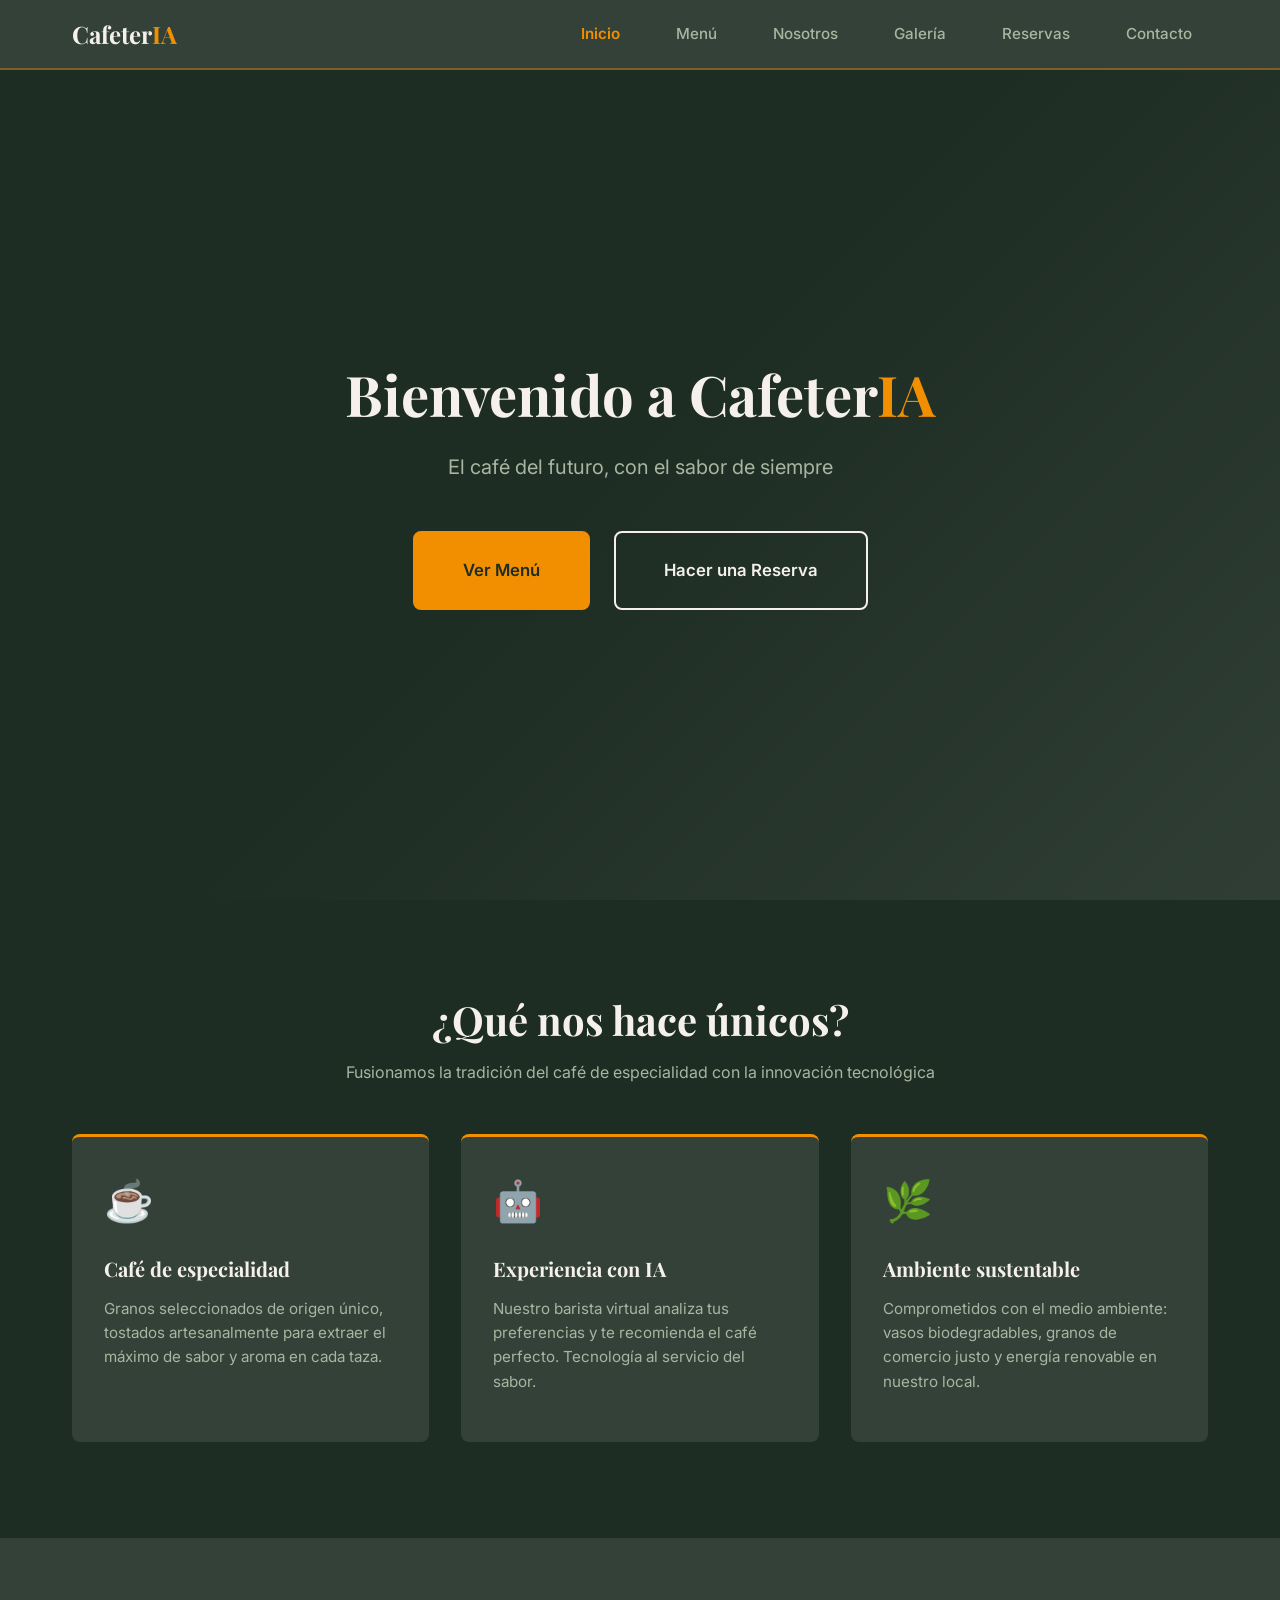
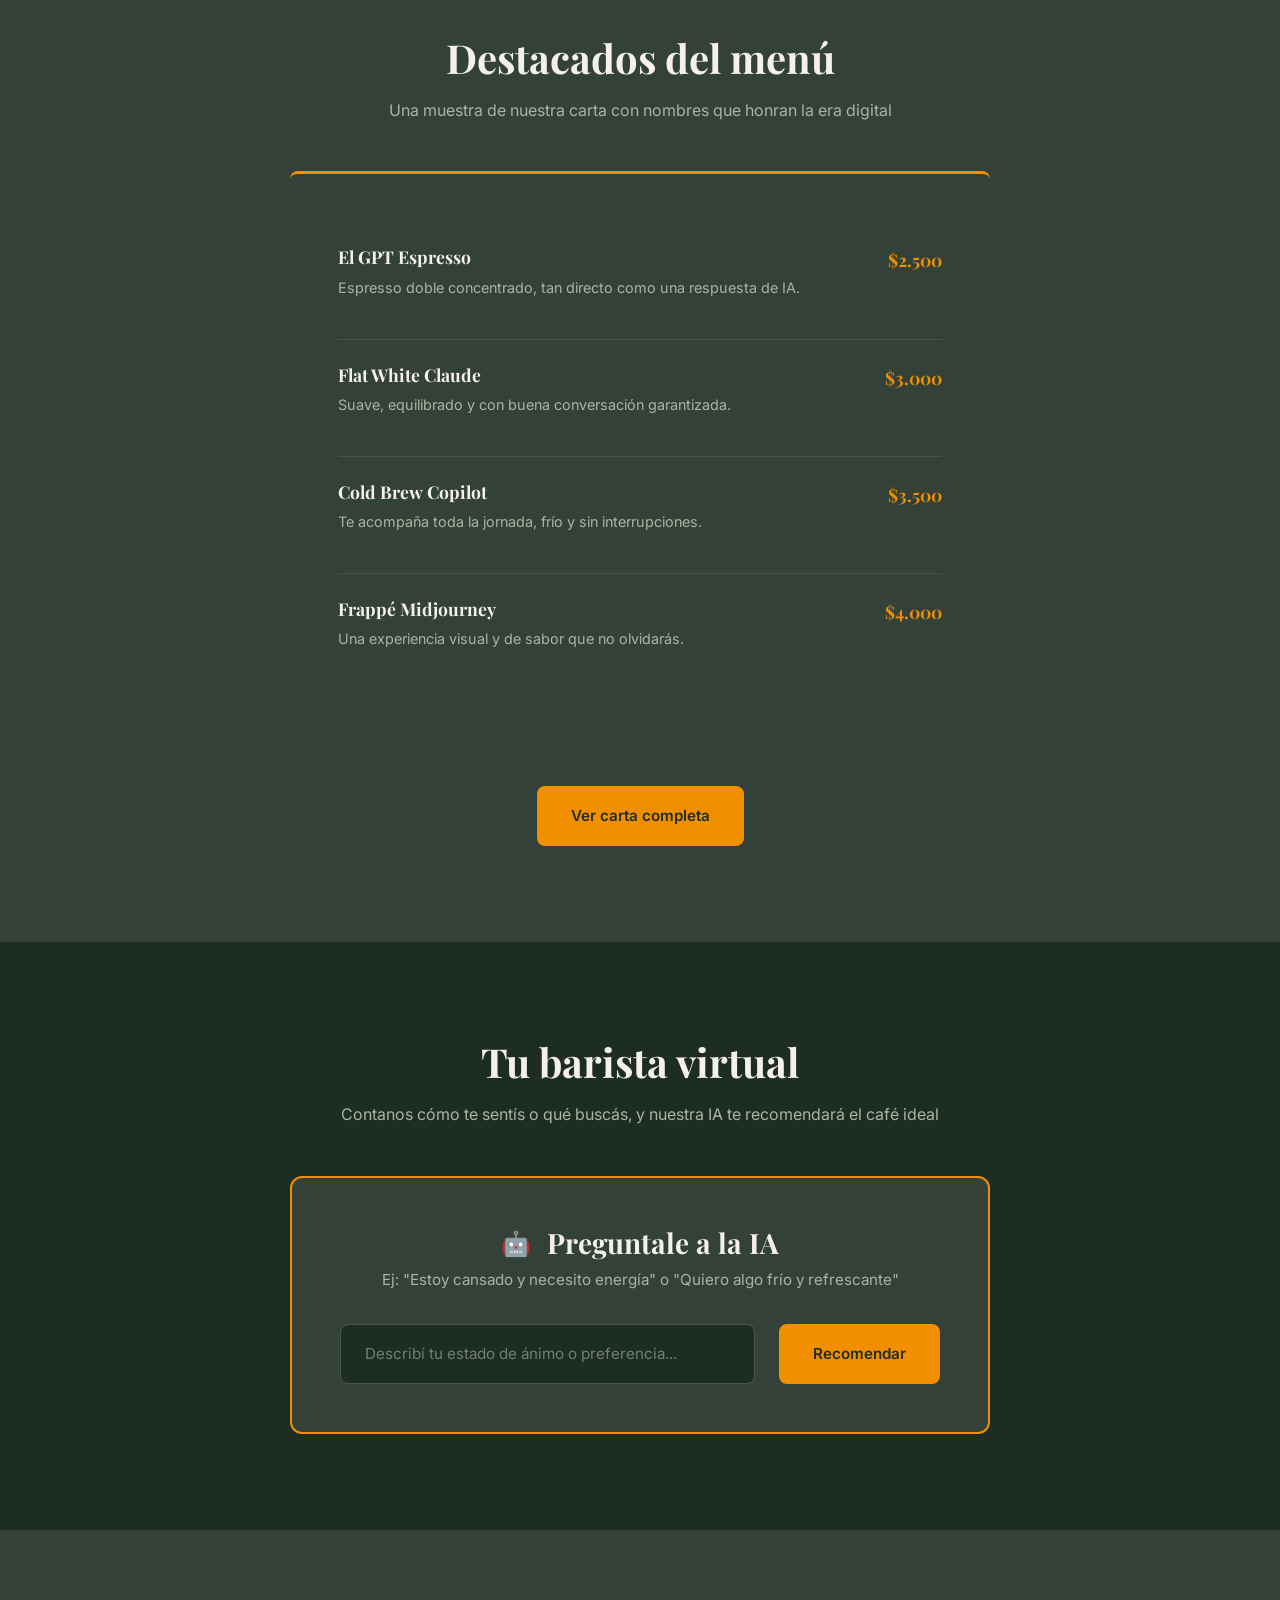
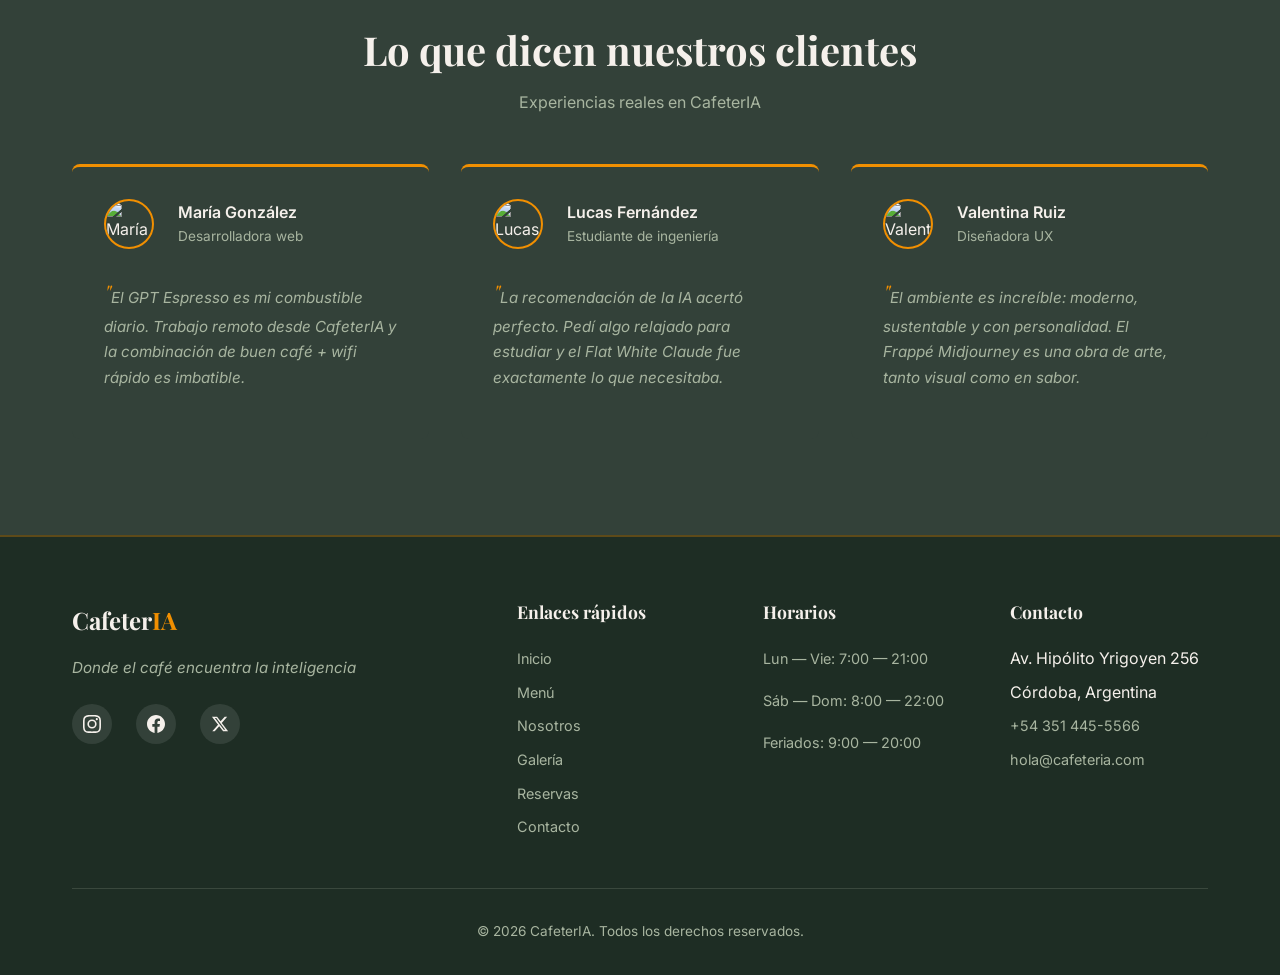
==== index.html @ 8ea88fad "primer commit - cafeterIA" ====
<!DOCTYPE html>
<html lang="es">
<head>
  <meta charset="UTF-8">
  <meta name="viewport" content="width=device-width, initial-scale=1.0">
  <meta name="description" content="CafeterIA — El café del futuro, con el sabor de siempre. Cafetería moderna en Córdoba, Argentina.">
  <title>CafeterIA — Inicio</title>
  <link rel="preconnect" href="https://fonts.googleapis.com">
  <link rel="preconnect" href="https://fonts.gstatic.com" crossorigin>
  <link href="https://fonts.googleapis.com/css2?family=Inter:wght@400;500;600;700&family=Playfair+Display:wght@700&display=swap" rel="stylesheet">
  <link rel="stylesheet" href="css/main.css">
</head>
<body>

  <!-- Navbar -->
  <nav class="navbar">
    <div class="navbar__container">
      <a href="index.html" class="navbar__logo">Cafeter<span class="logo-ia">IA</span></a>
      <ul class="navbar__menu">
        <li><a href="index.html" class="navbar__link">Inicio</a></li>
        <li><a href="menu.html" class="navbar__link">Menú</a></li>
        <li><a href="nosotros.html" class="navbar__link">Nosotros</a></li>
        <li><a href="galeria.html" class="navbar__link">Galería</a></li>
        <li><a href="reservas.html" class="navbar__link">Reservas</a></li>
        <li><a href="contacto.html" class="navbar__link">Contacto</a></li>
      </ul>
      <button class="navbar__burger" aria-label="Abrir menú">
        <span></span>
        <span></span>
        <span></span>
      </button>
    </div>
    <div class="navbar__mobile-menu">
      <a href="index.html" class="navbar__link">Inicio</a>
      <a href="menu.html" class="navbar__link">Menú</a>
      <a href="nosotros.html" class="navbar__link">Nosotros</a>
      <a href="galeria.html" class="navbar__link">Galería</a>
      <a href="reservas.html" class="navbar__link">Reservas</a>
      <a href="contacto.html" class="navbar__link">Contacto</a>
    </div>
  </nav>

  <main>
    <!-- Hero -->
    <section class="hero">
      <div class="hero__bg"></div>
      <div class="hero__content">
        <h1 class="hero__title">Bienvenido a Cafeter<span class="text-accent">IA</span></h1>
        <p class="hero__subtitle">El café del futuro, con el sabor de siempre</p>
        <div class="hero__cta">
          <a href="menu.html" class="btn btn--primary btn--lg">Ver Menú</a>
          <a href="reservas.html" class="btn btn--outline btn--lg">Hacer una Reserva</a>
        </div>
      </div>
    </section>

    <!-- ¿Qué nos hace únicos? -->
    <section class="section">
      <div class="section__container">
        <h2 class="section-title">¿Qué nos hace únicos?</h2>
        <p class="section-subtitle">Fusionamos la tradición del café de especialidad con la innovación tecnológica</p>
        <div class="cards-grid">
          <article class="card">
            <div class="card__icon">☕</div>
            <h3 class="card__title">Café de especialidad</h3>
            <p class="card__text">Granos seleccionados de origen único, tostados artesanalmente para extraer el máximo de sabor y aroma en cada taza.</p>
          </article>
          <article class="card">
            <div class="card__icon">🤖</div>
            <h3 class="card__title">Experiencia con IA</h3>
            <p class="card__text">Nuestro barista virtual analiza tus preferencias y te recomienda el café perfecto. Tecnología al servicio del sabor.</p>
          </article>
          <article class="card">
            <div class="card__icon">🌿</div>
            <h3 class="card__title">Ambiente sustentable</h3>
            <p class="card__text">Comprometidos con el medio ambiente: vasos biodegradables, granos de comercio justo y energía renovable en nuestro local.</p>
          </article>
        </div>
      </div>
    </section>

    <!-- Preview del menú -->
    <section class="section section--alt">
      <div class="section__container">
        <h2 class="section-title">Destacados del menú</h2>
        <p class="section-subtitle">Una muestra de nuestra carta con nombres que honran la era digital</p>
        <div class="menu-preview-container">
          <div class="menu-preview">
            <div class="menu-preview__item">
              <div class="menu-preview__info">
                <h3 class="menu-preview__name">El GPT Espresso</h3>
                <p class="menu-preview__desc">Espresso doble concentrado, tan directo como una respuesta de IA.</p>
              </div>
              <span class="menu-preview__price">$2.500</span>
            </div>
            <div class="menu-preview__item">
              <div class="menu-preview__info">
                <h3 class="menu-preview__name">Flat White Claude</h3>
                <p class="menu-preview__desc">Suave, equilibrado y con buena conversación garantizada.</p>
              </div>
              <span class="menu-preview__price">$3.000</span>
            </div>
            <div class="menu-preview__item">
              <div class="menu-preview__info">
                <h3 class="menu-preview__name">Cold Brew Copilot</h3>
                <p class="menu-preview__desc">Te acompaña toda la jornada, frío y sin interrupciones.</p>
              </div>
              <span class="menu-preview__price">$3.500</span>
            </div>
            <div class="menu-preview__item">
              <div class="menu-preview__info">
                <h3 class="menu-preview__name">Frappé Midjourney</h3>
                <p class="menu-preview__desc">Una experiencia visual y de sabor que no olvidarás.</p>
              </div>
              <span class="menu-preview__price">$4.000</span>
            </div>
          </div>
        </div>
        <div class="text-center">
          <a href="menu.html" class="btn btn--primary">Ver carta completa</a>
        </div>
      </div>
    </section>

    <!-- Barista Virtual (IA) -->
    <section class="section">
      <div class="section__container">
        <h2 class="section-title">Tu barista virtual</h2>
        <p class="section-subtitle">Contanos cómo te sentís o qué buscás, y nuestra IA te recomendará el café ideal</p>
        <div class="ai-widget">
          <h3 class="ai-widget__title"><span class="ai-icon">🤖</span> Preguntale a la IA</h3>
          <p class="ai-widget__subtitle">Ej: "Estoy cansado y necesito energía" o "Quiero algo frío y refrescante"</p>
          <div class="ai-widget__input-group">
            <input type="text" class="ai-widget__input" placeholder="Describí tu estado de ánimo o preferencia..." aria-label="Describí tu preferencia de café">
            <button class="btn btn--primary ai-widget__btn">Recomendar</button>
          </div>
          <div class="ai-widget__result"></div>
        </div>
      </div>
    </section>

    <!-- Testimonios -->
    <section class="section section--alt">
      <div class="section__container">
        <h2 class="section-title">Lo que dicen nuestros clientes</h2>
        <p class="section-subtitle">Experiencias reales en CafeterIA</p>
        <div class="cards-grid">
          <article class="testimonial-card">
            <div class="testimonial-card__header">
              <img src="https://picsum.photos/seed/cliente1/100/100" alt="María González" class="testimonial-card__avatar">
              <div>
                <div class="testimonial-card__name">María González</div>
                <div class="testimonial-card__role">Desarrolladora web</div>
              </div>
            </div>
            <p class="testimonial-card__text">El GPT Espresso es mi combustible diario. Trabajo remoto desde CafeterIA y la combinación de buen café + wifi rápido es imbatible.</p>
          </article>
          <article class="testimonial-card">
            <div class="testimonial-card__header">
              <img src="https://picsum.photos/seed/cliente2/100/100" alt="Lucas Fernández" class="testimonial-card__avatar">
              <div>
                <div class="testimonial-card__name">Lucas Fernández</div>
                <div class="testimonial-card__role">Estudiante de ingeniería</div>
              </div>
            </div>
            <p class="testimonial-card__text">La recomendación de la IA acertó perfecto. Pedí algo relajado para estudiar y el Flat White Claude fue exactamente lo que necesitaba.</p>
          </article>
          <article class="testimonial-card">
            <div class="testimonial-card__header">
              <img src="https://picsum.photos/seed/cliente3/100/100" alt="Valentina Ruiz" class="testimonial-card__avatar">
              <div>
                <div class="testimonial-card__name">Valentina Ruiz</div>
                <div class="testimonial-card__role">Diseñadora UX</div>
              </div>
            </div>
            <p class="testimonial-card__text">El ambiente es increíble: moderno, sustentable y con personalidad. El Frappé Midjourney es una obra de arte, tanto visual como en sabor.</p>
          </article>
        </div>
      </div>
    </section>
  </main>

  <!-- Footer -->
  <footer class="footer">
    <div class="footer__container">
      <div class="footer__grid">
        <div class="footer__brand">
          <div class="footer__logo">Cafeter<span class="logo-ia">IA</span></div>
          <p class="footer__slogan">Donde el café encuentra la inteligencia</p>
          <div class="footer__social">
            <a href="#" aria-label="Instagram">
              <svg viewBox="0 0 24 24"><path d="M12 2.163c3.204 0 3.584.012 4.85.07 3.252.148 4.771 1.691 4.919 4.919.058 1.265.069 1.645.069 4.849 0 3.205-.012 3.584-.069 4.849-.149 3.225-1.664 4.771-4.919 4.919-1.266.058-1.644.07-4.85.07-3.204 0-3.584-.012-4.849-.07-3.26-.149-4.771-1.699-4.919-4.92-.058-1.265-.07-1.644-.07-4.849 0-3.204.013-3.583.07-4.849.149-3.227 1.664-4.771 4.919-4.919 1.266-.057 1.645-.069 4.849-.069zM12 0C8.741 0 8.333.014 7.053.072 2.695.272.273 2.69.073 7.052.014 8.333 0 8.741 0 12c0 3.259.014 3.668.072 4.948.2 4.358 2.618 6.78 6.98 6.98C8.333 23.986 8.741 24 12 24c3.259 0 3.668-.014 4.948-.072 4.354-.2 6.782-2.618 6.979-6.98.059-1.28.073-1.689.073-4.948 0-3.259-.014-3.667-.072-4.947-.196-4.354-2.617-6.78-6.979-6.98C15.668.014 15.259 0 12 0zm0 5.838a6.162 6.162 0 100 12.324 6.162 6.162 0 000-12.324zM12 16a4 4 0 110-8 4 4 0 010 8zm6.406-11.845a1.44 1.44 0 100 2.881 1.44 1.44 0 000-2.881z"/></svg>
            </a>
            <a href="#" aria-label="Facebook">
              <svg viewBox="0 0 24 24"><path d="M24 12.073c0-6.627-5.373-12-12-12s-12 5.373-12 12c0 5.99 4.388 10.954 10.125 11.854v-8.385H7.078v-3.47h3.047V9.43c0-3.007 1.792-4.669 4.533-4.669 1.312 0 2.686.235 2.686.235v2.953H15.83c-1.491 0-1.956.925-1.956 1.874v2.25h3.328l-.532 3.47h-2.796v8.385C19.612 23.027 24 18.062 24 12.073z"/></svg>
            </a>
            <a href="#" aria-label="Twitter">
              <svg viewBox="0 0 24 24"><path d="M18.244 2.25h3.308l-7.227 8.26 8.502 11.24H16.17l-5.214-6.817L4.99 21.75H1.68l7.73-8.835L1.254 2.25H8.08l4.713 6.231zm-1.161 17.52h1.833L7.084 4.126H5.117z"/></svg>
            </a>
          </div>
        </div>
        <div>
          <h4 class="footer__title">Enlaces rápidos</h4>
          <ul class="footer__links">
            <li><a href="index.html">Inicio</a></li>
            <li><a href="menu.html">Menú</a></li>
            <li><a href="nosotros.html">Nosotros</a></li>
            <li><a href="galeria.html">Galería</a></li>
            <li><a href="reservas.html">Reservas</a></li>
            <li><a href="contacto.html">Contacto</a></li>
          </ul>
        </div>
        <div>
          <h4 class="footer__title">Horarios</h4>
          <div class="footer__schedule">
            <p>Lun — Vie: 7:00 — 21:00</p>
            <p>Sáb — Dom: 8:00 — 22:00</p>
            <p>Feriados: 9:00 — 20:00</p>
          </div>
        </div>
        <div>
          <h4 class="footer__title">Contacto</h4>
          <ul class="footer__links">
            <li>Av. Hipólito Yrigoyen 256</li>
            <li>Córdoba, Argentina</li>
            <li><a href="tel:+543514455566">+54 351 445-5566</a></li>
            <li><a href="mailto:hola@cafeteria.com">hola@cafeteria.com</a></li>
          </ul>
        </div>
      </div>
      <div class="footer__bottom">
        <p>&copy; <span id="current-year"></span> CafeterIA. Todos los derechos reservados.</p>
      </div>
    </div>
  </footer>

  <script src="js/main.js"></script>
  <script src="js/ai-barista.js"></script>
</body>
</html>
---- css/main.css ----
@keyframes fadeIn {
  from {
    opacity: 0;
    transform: translateY(20px);
  }
  to {
    opacity: 1;
    transform: translateY(0);
  }
}
@keyframes pulse {
  0%, 100% {
    opacity: 1;
  }
  50% {
    opacity: 0.5;
  }
}
@keyframes spin {
  to {
    transform: rotate(360deg);
  }
}
*,
*::before,
*::after {
  box-sizing: border-box;
  margin: 0;
  padding: 0;
}

html {
  scroll-behavior: smooth;
  font-size: 16px;
}

body {
  min-height: 100vh;
  line-height: 1.6;
  -webkit-font-smoothing: antialiased;
}

img,
picture,
video,
canvas,
svg {
  display: block;
  max-width: 100%;
}

input,
button,
textarea,
select {
  font: inherit;
}

a {
  text-decoration: none;
  color: inherit;
}

ul,
ol {
  list-style: none;
}

button {
  cursor: pointer;
  border: none;
  background: none;
}

fieldset {
  border: none;
}

body {
  font-family: "Inter", -apple-system, BlinkMacSystemFont, sans-serif;
  font-size: 1rem;
  color: #F5F0EB;
  background-color: #1E2D24;
}

h1, h2, h3, h4, h5, h6 {
  font-family: "Playfair Display", Georgia, serif;
  font-weight: 700;
  line-height: 1.2;
  color: #F5F0EB;
}

h1 {
  font-size: clamp(2rem, 5vw, 3.5rem);
}

h2 {
  font-size: clamp(1.75rem, 4vw, 2.5rem);
}

h3 {
  font-size: clamp(1.25rem, 3vw, 1.75rem);
}

h4 {
  font-size: 1.25rem;
}

p {
  color: #A8B5A0;
  margin-bottom: 1rem;
}

.text-accent {
  color: #F18F01;
}

.text-center {
  text-align: center;
}

.section-title {
  text-align: center;
  margin-bottom: 1rem;
}
.section-title + .section-subtitle {
  text-align: center;
  margin-bottom: 3rem;
  max-width: 600px;
  margin-left: auto;
  margin-right: auto;
}

.navbar {
  position: fixed;
  top: 0;
  left: 0;
  right: 0;
  z-index: 1000;
  height: 70px;
  background-color: #334139;
  border-bottom: 2px solid rgba(241, 143, 1, 0.4);
  transition: background-color 0.3s ease, box-shadow 0.3s ease;
}
.navbar.scrolled {
  background-color: rgba(51, 65, 57, 0.95);
  box-shadow: 0 2px 20px rgba(0, 0, 0, 0.3);
  backdrop-filter: blur(10px);
}
.navbar__container {
  width: 100%;
  max-width: 1200px;
  margin: 0 auto;
  padding: 0 1.5rem;
}
@media (min-width: 1024px) {
  .navbar__container {
    padding: 0 2rem;
  }
}
.navbar__container {
  display: flex;
  align-items: center;
  justify-content: space-between;
  height: 100%;
}
.navbar__logo {
  font-family: "Playfair Display", Georgia, serif;
  font-size: 1.5rem;
  font-weight: 700;
  color: #F5F0EB;
  transition: color 0.3s ease;
}
.navbar__logo:hover {
  color: #F18F01;
}
.navbar__logo .logo-ia {
  color: #F18F01;
}
.navbar__menu {
  display: none;
  gap: 1.5rem;
}
@media (min-width: 1024px) {
  .navbar__menu {
    display: flex;
    align-items: center;
  }
}
.navbar__link {
  font-size: 0.95rem;
  font-weight: 500;
  color: #A8B5A0;
  padding: 0.5rem 1rem;
  border-radius: 4px;
  transition: color 0.3s ease, background-color 0.3s ease;
}
.navbar__link:hover, .navbar__link.active {
  color: #F18F01;
}
.navbar__link.active {
  font-weight: 600;
}
.navbar__burger {
  display: flex;
  flex-direction: column;
  justify-content: center;
  gap: 5px;
  width: 30px;
  height: 30px;
  z-index: 1001;
}
@media (min-width: 1024px) {
  .navbar__burger {
    display: none;
  }
}
.navbar__burger span {
  display: block;
  width: 100%;
  height: 2px;
  background-color: #F5F0EB;
  border-radius: 2px;
  transition: transform 0.3s ease, opacity 0.3s ease;
}
.navbar__burger.active span:nth-child(1) {
  transform: translateY(7px) rotate(45deg);
}
.navbar__burger.active span:nth-child(2) {
  opacity: 0;
}
.navbar__burger.active span:nth-child(3) {
  transform: translateY(-7px) rotate(-45deg);
}
.navbar__mobile-menu {
  position: fixed;
  top: 70px;
  left: 0;
  right: 0;
  bottom: 0;
  background-color: rgba(30, 45, 36, 0.98);
  display: flex;
  flex-direction: column;
  align-items: center;
  justify-content: center;
  gap: 2rem;
  transform: translateX(100%);
  transition: transform 0.3s ease;
  z-index: 999;
}
.navbar__mobile-menu.open {
  transform: translateX(0);
}
@media (min-width: 1024px) {
  .navbar__mobile-menu {
    display: none;
  }
}
.navbar__mobile-menu .navbar__link {
  font-size: 1.25rem;
  padding: 1rem 1.5rem;
}

.btn {
  display: inline-flex;
  align-items: center;
  justify-content: center;
  gap: 0.5rem;
  padding: 1rem 2rem;
  font-family: "Inter", -apple-system, BlinkMacSystemFont, sans-serif;
  font-size: 0.95rem;
  font-weight: 600;
  border-radius: 8px;
  transition: all 0.3s ease;
  cursor: pointer;
  border: 2px solid transparent;
}
.btn--primary {
  background-color: #F18F01;
  color: #1E2D24;
  border-color: #F18F01;
}
.btn--primary:hover {
  background-color: rgb(200.3685950413, 118.8909090909, 0.8314049587);
  border-color: rgb(200.3685950413, 118.8909090909, 0.8314049587);
  transform: translateY(-2px);
  box-shadow: 0 4px 15px rgba(241, 143, 1, 0.4);
}
.btn--outline {
  background-color: transparent;
  color: #F5F0EB;
  border-color: #F5F0EB;
}
.btn--outline:hover {
  background-color: #F5F0EB;
  color: #1E2D24;
  transform: translateY(-2px);
}
.btn--outline-accent {
  background-color: transparent;
  color: #F18F01;
  border-color: #F18F01;
}
.btn--outline-accent:hover {
  background-color: #F18F01;
  color: #1E2D24;
  transform: translateY(-2px);
}
.btn--sm {
  padding: 0.5rem 1.5rem;
  font-size: 0.85rem;
}
.btn--lg {
  padding: 1.5rem 3rem;
  font-size: 1.05rem;
}

.filter-btn {
  padding: 0.5rem 1.5rem;
  font-size: 0.9rem;
  font-weight: 500;
  color: #A8B5A0;
  background-color: transparent;
  border: 1px solid rgba(168, 181, 160, 0.3);
  border-radius: 4px;
  transition: all 0.3s ease;
}
.filter-btn:hover {
  color: #F18F01;
  border-color: #F18F01;
}
.filter-btn.active {
  color: #1E2D24;
  background-color: #F18F01;
  border-color: #F18F01;
}

.card {
  background-color: #334139;
  border-radius: 8px;
  border-top: 3px solid #F18F01;
  padding: 2rem;
  transition: transform 0.3s ease, box-shadow 0.3s ease;
}
.card:hover {
  transform: translateY(-4px);
  box-shadow: 0 8px 30px rgba(0, 0, 0, 0.35);
}
.card__icon {
  font-size: 2.5rem;
  margin-bottom: 1.5rem;
}
.card__title {
  font-family: "Playfair Display", Georgia, serif;
  font-size: 1.25rem;
  margin-bottom: 1rem;
  color: #F5F0EB;
}
.card__text {
  color: #A8B5A0;
  font-size: 0.95rem;
  line-height: 1.6;
}
.card__price {
  font-family: "Playfair Display", Georgia, serif;
  font-size: 1.25rem;
  color: #F18F01;
  font-weight: 700;
  margin-top: 1.5rem;
}

.menu-card {
  background-color: #334139;
  border-radius: 8px;
  border-top: 3px solid #F18F01;
  padding: 2rem;
  transition: transform 0.3s ease, box-shadow 0.3s ease;
}
.menu-card:hover {
  transform: translateY(-4px);
  box-shadow: 0 8px 30px rgba(0, 0, 0, 0.35);
}
.menu-card {
  display: flex;
  flex-direction: column;
}
.menu-card__category {
  font-size: 0.75rem;
  text-transform: uppercase;
  letter-spacing: 1px;
  color: #F18F01;
  margin-bottom: 0.5rem;
}
.menu-card__name {
  font-family: "Playfair Display", Georgia, serif;
  font-size: 1.2rem;
  color: #F5F0EB;
  margin-bottom: 0.5rem;
}
.menu-card__desc {
  color: #A8B5A0;
  font-size: 0.9rem;
  flex-grow: 1;
  margin-bottom: 1.5rem;
}
.menu-card__price {
  font-family: "Playfair Display", Georgia, serif;
  font-size: 1.15rem;
  color: #F18F01;
  font-weight: 700;
}

.testimonial-card {
  background-color: #334139;
  border-radius: 8px;
  border-top: 3px solid #F18F01;
  padding: 2rem;
  transition: transform 0.3s ease, box-shadow 0.3s ease;
  display: flex;
  flex-direction: column;
  gap: 1.5rem;
}
.testimonial-card__header {
  display: flex;
  align-items: center;
  gap: 1.5rem;
}
.testimonial-card__avatar {
  width: 50px;
  height: 50px;
  border-radius: 50%;
  object-fit: cover;
  border: 2px solid #F18F01;
}
.testimonial-card__name {
  font-weight: 600;
  color: #F5F0EB;
  font-size: 1rem;
}
.testimonial-card__role {
  font-size: 0.85rem;
  color: #A8B5A0;
}
.testimonial-card__text {
  color: #A8B5A0;
  font-style: italic;
  line-height: 1.7;
  font-size: 0.95rem;
}
.testimonial-card__text::before {
  content: '"';
  color: #F18F01;
  font-size: 1.5rem;
  font-family: "Playfair Display", Georgia, serif;
}

.gallery-card {
  position: relative;
  border-radius: 8px;
  overflow: hidden;
  aspect-ratio: 4/3;
  cursor: pointer;
}
.gallery-card__img {
  width: 100%;
  height: 100%;
  object-fit: cover;
  transition: transform 0.3s ease;
}
.gallery-card__overlay {
  position: absolute;
  inset: 0;
  background: linear-gradient(to top, rgba(30, 45, 36, 0.9) 0%, rgba(30, 45, 36, 0.3) 50%, transparent 100%);
  display: flex;
  flex-direction: column;
  justify-content: flex-end;
  padding: 1.5rem;
  opacity: 0;
  transition: opacity 0.3s ease;
}
.gallery-card__title {
  font-family: "Playfair Display", Georgia, serif;
  color: #F5F0EB;
  font-size: 1.1rem;
  margin-bottom: 0.5rem;
}
.gallery-card__desc {
  color: #A8B5A0;
  font-size: 0.85rem;
}
.gallery-card:hover .gallery-card__img {
  transform: scale(1.05);
}
.gallery-card:hover .gallery-card__overlay {
  opacity: 1;
}

.hero {
  position: relative;
  min-height: auto;
  display: flex;
  align-items: center;
  justify-content: center;
  background-color: #1E2D24;
  padding-top: 70px;
  overflow: hidden;
}
@media (min-width: 1024px) {
  .hero {
    min-height: 100vh;
  }
}
.hero__bg {
  position: absolute;
  inset: 0;
  background-image: url("https://picsum.photos/seed/cafeteria-hero/1920/1080");
  background-size: cover;
  background-position: center;
  z-index: 0;
}
.hero__bg::after {
  content: "";
  position: absolute;
  inset: 0;
  background: linear-gradient(135deg, rgba(30, 45, 36, 0.92) 0%, rgba(30, 45, 36, 0.75) 50%, rgba(51, 65, 57, 0.85) 100%);
}
.hero__content {
  position: relative;
  z-index: 1;
  width: 100%;
  max-width: 1200px;
  margin: 0 auto;
  padding: 0 1.5rem;
}
@media (min-width: 1024px) {
  .hero__content {
    padding: 0 2rem;
  }
}
.hero__content {
  text-align: center;
  padding: 4rem 1.5rem;
}
@media (min-width: 1024px) {
  .hero__content {
    padding: 6rem 1.5rem;
  }
}
.hero__title {
  margin-bottom: 1.5rem;
  animation: fadeIn 0.8s ease forwards;
  opacity: 0;
  animation-delay: 0.2s;
}
.hero__subtitle {
  font-size: clamp(1rem, 2.5vw, 1.25rem);
  color: #A8B5A0;
  max-width: 550px;
  margin: 0 auto 3rem;
  animation: fadeIn 0.8s ease forwards;
  opacity: 0;
  animation-delay: 0.4s;
}
.hero__cta {
  display: flex;
  flex-wrap: wrap;
  gap: 1.5rem;
  justify-content: center;
  animation: fadeIn 0.8s ease forwards;
  opacity: 0;
  animation-delay: 0.6s;
}

.page-header {
  background-color: #334139;
  padding-top: calc(70px + 4rem);
  padding-bottom: 4rem;
  text-align: center;
  border-bottom: 2px solid rgba(241, 143, 1, 0.3);
}
.page-header__title {
  margin-bottom: 1rem;
}
.page-header__subtitle {
  color: #A8B5A0;
  max-width: 500px;
  margin: 0 auto;
}

.footer {
  background-color: #1E2D24;
  border-top: 2px solid rgba(241, 143, 1, 0.3);
  padding: 4rem 0 2rem;
}
.footer__container {
  width: 100%;
  max-width: 1200px;
  margin: 0 auto;
  padding: 0 1.5rem;
}
@media (min-width: 1024px) {
  .footer__container {
    padding: 0 2rem;
  }
}
.footer__grid {
  display: grid;
  grid-template-columns: 1fr;
  gap: 3rem;
  margin-bottom: 3rem;
}
@media (min-width: 768px) {
  .footer__grid {
    grid-template-columns: repeat(2, 1fr);
  }
}
@media (min-width: 1024px) {
  .footer__grid {
    grid-template-columns: 2fr 1fr 1fr 1fr;
  }
}
.footer__brand .footer__logo {
  font-family: "Playfair Display", Georgia, serif;
  font-size: 1.5rem;
  font-weight: 700;
  color: #F5F0EB;
  margin-bottom: 1rem;
}
.footer__brand .footer__logo .logo-ia {
  color: #F18F01;
}
.footer__brand .footer__slogan {
  color: #A8B5A0;
  font-size: 0.95rem;
  font-style: italic;
}
.footer__title {
  font-family: "Playfair Display", Georgia, serif;
  font-size: 1.1rem;
  color: #F5F0EB;
  margin-bottom: 1.5rem;
}
.footer__links {
  display: flex;
  flex-direction: column;
  gap: 0.5rem;
}
.footer__links a {
  color: #A8B5A0;
  font-size: 0.9rem;
  transition: color 0.3s ease;
}
.footer__links a:hover {
  color: #F18F01;
}
.footer__schedule {
  color: #A8B5A0;
  font-size: 0.9rem;
  line-height: 1.8;
}
.footer__social {
  display: flex;
  gap: 1.5rem;
  margin-top: 1.5rem;
}
.footer__social a {
  display: flex;
  align-items: center;
  justify-content: center;
  width: 40px;
  height: 40px;
  border-radius: 50%;
  background-color: #334139;
  color: #F5F0EB;
  transition: all 0.3s ease;
}
.footer__social a:hover {
  background-color: #F18F01;
  color: #1E2D24;
  transform: translateY(-2px);
}
.footer__social a svg {
  width: 18px;
  height: 18px;
  fill: currentColor;
}
.footer__bottom {
  border-top: 1px solid rgba(168, 181, 160, 0.2);
  padding-top: 2rem;
  text-align: center;
}
.footer__bottom p {
  color: #A8B5A0;
  font-size: 0.85rem;
  margin: 0;
}

main {
  padding-top: 0;
}

.section {
  padding: 4rem 0;
}
@media (min-width: 768px) {
  .section {
    padding: 6rem 0;
  }
}
.section--alt {
  background-color: #334139;
}
.section__container {
  width: 100%;
  max-width: 1200px;
  margin: 0 auto;
  padding: 0 1.5rem;
}
@media (min-width: 1024px) {
  .section__container {
    padding: 0 2rem;
  }
}

.cards-grid {
  display: grid;
  grid-template-columns: 1fr;
  gap: 2rem;
}
@media (min-width: 768px) {
  .cards-grid {
    grid-template-columns: repeat(2, 1fr);
  }
}
@media (min-width: 1024px) {
  .cards-grid {
    grid-template-columns: repeat(3, 1fr);
  }
}

.menu-grid {
  display: grid;
  grid-template-columns: 1fr;
  gap: 2rem;
}
@media (min-width: 480px) {
  .menu-grid {
    grid-template-columns: repeat(2, 1fr);
  }
}
@media (min-width: 1024px) {
  .menu-grid {
    grid-template-columns: repeat(3, 1fr);
  }
}

.gallery-grid {
  display: grid;
  grid-template-columns: 1fr;
  gap: 1.5rem;
}
@media (min-width: 480px) {
  .gallery-grid {
    grid-template-columns: repeat(2, 1fr);
  }
}
@media (min-width: 1024px) {
  .gallery-grid {
    grid-template-columns: repeat(3, 1fr);
  }
}

.filters {
  display: flex;
  flex-wrap: wrap;
  gap: 1rem;
  justify-content: center;
  margin-bottom: 3rem;
}

.two-columns {
  display: grid;
  grid-template-columns: 1fr;
  gap: 3rem;
}
@media (min-width: 1024px) {
  .two-columns {
    grid-template-columns: 1.2fr 1fr;
    gap: 4rem;
  }
}

.timeline {
  position: relative;
  max-width: 700px;
  margin: 0 auto;
  padding-left: 3rem;
}
.timeline::before {
  content: "";
  position: absolute;
  left: 8px;
  top: 0;
  bottom: 0;
  width: 2px;
  background-color: #F18F01;
}
.timeline__item {
  position: relative;
  margin-bottom: 3rem;
  padding-left: 2rem;
}
.timeline__item::before {
  content: "";
  position: absolute;
  left: calc(-1 * 3rem + 4px);
  top: 4px;
  width: 12px;
  height: 12px;
  border-radius: 50%;
  background-color: #F18F01;
  border: 2px solid #1E2D24;
}
.timeline__year {
  font-family: "Playfair Display", Georgia, serif;
  color: #F18F01;
  font-weight: 700;
  font-size: 1.1rem;
  margin-bottom: 0.5rem;
}
.timeline__title {
  font-size: 1.1rem;
  color: #F5F0EB;
  margin-bottom: 0.5rem;
}
.timeline__text {
  color: #A8B5A0;
  font-size: 0.95rem;
}

.values-grid {
  display: grid;
  grid-template-columns: 1fr;
  gap: 2rem;
}
@media (min-width: 768px) {
  .values-grid {
    grid-template-columns: repeat(3, 1fr);
  }
}

.value-card {
  text-align: center;
  padding: 3rem 2rem;
  background-color: #334139;
  border-radius: 8px;
  border-bottom: 3px solid #F18F01;
  transition: transform 0.3s ease;
}
.value-card:hover {
  transform: translateY(-4px);
}
.value-card__icon {
  font-size: 2.5rem;
  margin-bottom: 1.5rem;
}
.value-card__title {
  font-family: "Playfair Display", Georgia, serif;
  font-size: 1.25rem;
  margin-bottom: 1rem;
}
.value-card__text {
  color: #A8B5A0;
  font-size: 0.95rem;
}

.team-photo {
  border-radius: 12px;
  overflow: hidden;
  margin-bottom: 3rem;
  border: 3px solid rgba(241, 143, 1, 0.3);
}
.team-photo img {
  width: 100%;
  height: auto;
  display: block;
}

.info-box {
  background-color: #334139;
  border-radius: 8px;
  padding: 3rem;
  border-left: 4px solid #F18F01;
}
.info-box__title {
  font-family: "Playfair Display", Georgia, serif;
  font-size: 1.25rem;
  margin-bottom: 1.5rem;
}
.info-box__item {
  display: flex;
  align-items: flex-start;
  gap: 1rem;
  margin-bottom: 1.5rem;
  color: #A8B5A0;
  font-size: 0.95rem;
}
.info-box__item svg {
  flex-shrink: 0;
  width: 20px;
  height: 20px;
  fill: #F18F01;
  margin-top: 2px;
}
.info-box__item a {
  color: #F18F01;
  transition: color 0.3s ease;
}
.info-box__item a:hover {
  color: #f5a623;
}

.map-container {
  border-radius: 8px;
  overflow: hidden;
  border: 2px solid rgba(241, 143, 1, 0.3);
  margin-top: 2rem;
}
.map-container iframe {
  width: 100%;
  height: 300px;
  border: none;
  display: block;
}
@media (min-width: 768px) {
  .map-container iframe {
    height: 400px;
  }
}

.confirmation-message {
  display: none;
  background-color: rgba(241, 143, 1, 0.15);
  border: 2px solid #F18F01;
  border-radius: 8px;
  padding: 2rem;
  text-align: center;
  margin-top: 2rem;
}
.confirmation-message.show {
  display: block;
  animation: fadeIn 0.5s ease;
}
.confirmation-message__icon {
  font-size: 2.5rem;
  margin-bottom: 1rem;
}
.confirmation-message__title {
  font-family: "Playfair Display", Georgia, serif;
  color: #F18F01;
  margin-bottom: 0.5rem;
}
.confirmation-message__text {
  color: #A8B5A0;
}

.lightbox {
  position: fixed;
  inset: 0;
  background-color: rgba(30, 45, 36, 0.95);
  z-index: 2000;
  display: none;
  align-items: center;
  justify-content: center;
  padding: 1.5rem;
}
.lightbox.open {
  display: flex;
}
.lightbox__content {
  position: relative;
  max-width: 90vw;
  max-height: 90vh;
}
.lightbox__img {
  max-width: 100%;
  max-height: 85vh;
  border-radius: 8px;
  object-fit: contain;
}
.lightbox__caption {
  text-align: center;
  margin-top: 1.5rem;
  color: #A8B5A0;
}
.lightbox__close {
  position: absolute;
  top: -40px;
  right: 0;
  color: #F5F0EB;
  font-size: 2rem;
  cursor: pointer;
  transition: color 0.3s ease;
}
.lightbox__close:hover {
  color: #F18F01;
}

.ai-widget {
  background-color: #334139;
  border: 2px solid #F18F01;
  border-radius: 12px;
  padding: 3rem;
  max-width: 700px;
  margin: 0 auto;
}
.ai-widget__title {
  font-family: "Playfair Display", Georgia, serif;
  text-align: center;
  margin-bottom: 0.5rem;
  display: flex;
  align-items: center;
  justify-content: center;
  gap: 1rem;
}
.ai-widget__title .ai-icon {
  font-size: 1.5rem;
}
.ai-widget__subtitle {
  text-align: center;
  color: #A8B5A0;
  font-size: 0.95rem;
  margin-bottom: 2rem;
}
.ai-widget__input-group {
  display: flex;
  flex-direction: column;
  gap: 1.5rem;
}
@media (min-width: 480px) {
  .ai-widget__input-group {
    flex-direction: row;
  }
}
.ai-widget__input {
  flex: 1;
  padding: 1rem 1.5rem;
  background-color: #1E2D24;
  border: 1px solid rgba(168, 181, 160, 0.3);
  border-radius: 8px;
  color: #F5F0EB;
  font-size: 0.95rem;
  transition: border-color 0.3s ease;
}
.ai-widget__input::placeholder {
  color: rgba(168, 181, 160, 0.6);
}
.ai-widget__input:focus {
  outline: none;
  border-color: #F18F01;
}
.ai-widget__result {
  margin-top: 2rem;
  padding: 2rem;
  background-color: #1E2D24;
  border-radius: 8px;
  display: none;
}
.ai-widget__result.show {
  display: block;
  animation: fadeIn 0.5s ease;
}
.ai-widget__result.processing {
  display: block;
  text-align: center;
  color: #A8B5A0;
}
.ai-widget__processing {
  display: flex;
  align-items: center;
  justify-content: center;
  gap: 1rem;
}
.ai-widget__processing .spinner {
  width: 20px;
  height: 20px;
  border: 2px solid rgba(241, 143, 1, 0.3);
  border-top-color: #F18F01;
  border-radius: 50%;
  animation: spin 0.8s linear infinite;
}
.ai-widget__recommendation-name {
  font-family: "Playfair Display", Georgia, serif;
  font-size: 1.3rem;
  color: #F18F01;
  margin-bottom: 0.5rem;
}
.ai-widget__recommendation-desc {
  color: #A8B5A0;
  font-size: 0.9rem;
  margin-bottom: 1rem;
}
.ai-widget__recommendation-message {
  color: #F5F0EB;
  font-style: italic;
  padding-top: 1rem;
  border-top: 1px solid rgba(168, 181, 160, 0.2);
}

.menu-preview__item {
  display: flex;
  justify-content: space-between;
  align-items: flex-start;
  padding: 1.5rem 0;
  border-bottom: 1px solid rgba(168, 181, 160, 0.15);
}
.menu-preview__item:last-child {
  border-bottom: none;
}
.menu-preview__info {
  flex: 1;
}
.menu-preview__name {
  font-family: "Playfair Display", Georgia, serif;
  color: #F5F0EB;
  font-size: 1.1rem;
  margin-bottom: 0.5rem;
}
.menu-preview__desc {
  color: #A8B5A0;
  font-size: 0.9rem;
}
.menu-preview__price {
  font-family: "Playfair Display", Georgia, serif;
  color: #F18F01;
  font-weight: 700;
  font-size: 1.1rem;
  white-space: nowrap;
  margin-left: 1.5rem;
}

.menu-preview-container {
  background-color: #334139;
  border-radius: 8px;
  padding: 3rem;
  border-top: 3px solid #F18F01;
  max-width: 700px;
  margin: 0 auto 3rem;
}

.form__group {
  margin-bottom: 1.5rem;
}
.form__label {
  display: block;
  font-size: 0.9rem;
  font-weight: 500;
  color: #F5F0EB;
  margin-bottom: 0.5rem;
}
.form__input, .form__textarea, .form__select {
  width: 100%;
  padding: 1rem 1.5rem;
  background-color: #1E2D24;
  border: 1px solid rgba(168, 181, 160, 0.3);
  border-radius: 8px;
  color: #F5F0EB;
  font-size: 0.95rem;
  transition: border-color 0.3s ease;
}
.form__input::placeholder, .form__textarea::placeholder, .form__select::placeholder {
  color: rgba(168, 181, 160, 0.5);
}
.form__input:focus, .form__textarea:focus, .form__select:focus {
  outline: none;
  border-color: #F18F01;
}
.form__input.error, .form__textarea.error, .form__select.error {
  border-color: #e74c3c;
}
.form__input:valid:not(:placeholder-shown), .form__textarea:valid:not(:placeholder-shown), .form__select:valid:not(:placeholder-shown) {
  border-color: rgba(241, 143, 1, 0.5);
}
.form__textarea {
  min-height: 120px;
  resize: vertical;
}
.form__error {
  color: #e74c3c;
  font-size: 0.8rem;
  margin-top: 0.5rem;
  display: none;
}
.form__error.show {
  display: block;
}
.form__row {
  display: grid;
  grid-template-columns: 1fr;
  gap: 1.5rem;
}
@media (min-width: 480px) {
  .form__row {
    grid-template-columns: repeat(2, 1fr);
  }
}

.form-container {
  background-color: #334139;
  border-radius: 8px;
  padding: 3rem;
  border-top: 3px solid #F18F01;
}

.story-content {
  max-width: 800px;
  margin: 0 auto;
}
.story-content p {
  margin-bottom: 1.5rem;
  line-height: 1.8;
}

.about-image {
  border-radius: 12px;
  overflow: hidden;
  margin: 3rem auto;
  max-width: 800px;
  border: 3px solid rgba(241, 143, 1, 0.3);
}
.about-image img {
  width: 100%;
  display: block;
}

/*# sourceMappingURL=main.css.map */
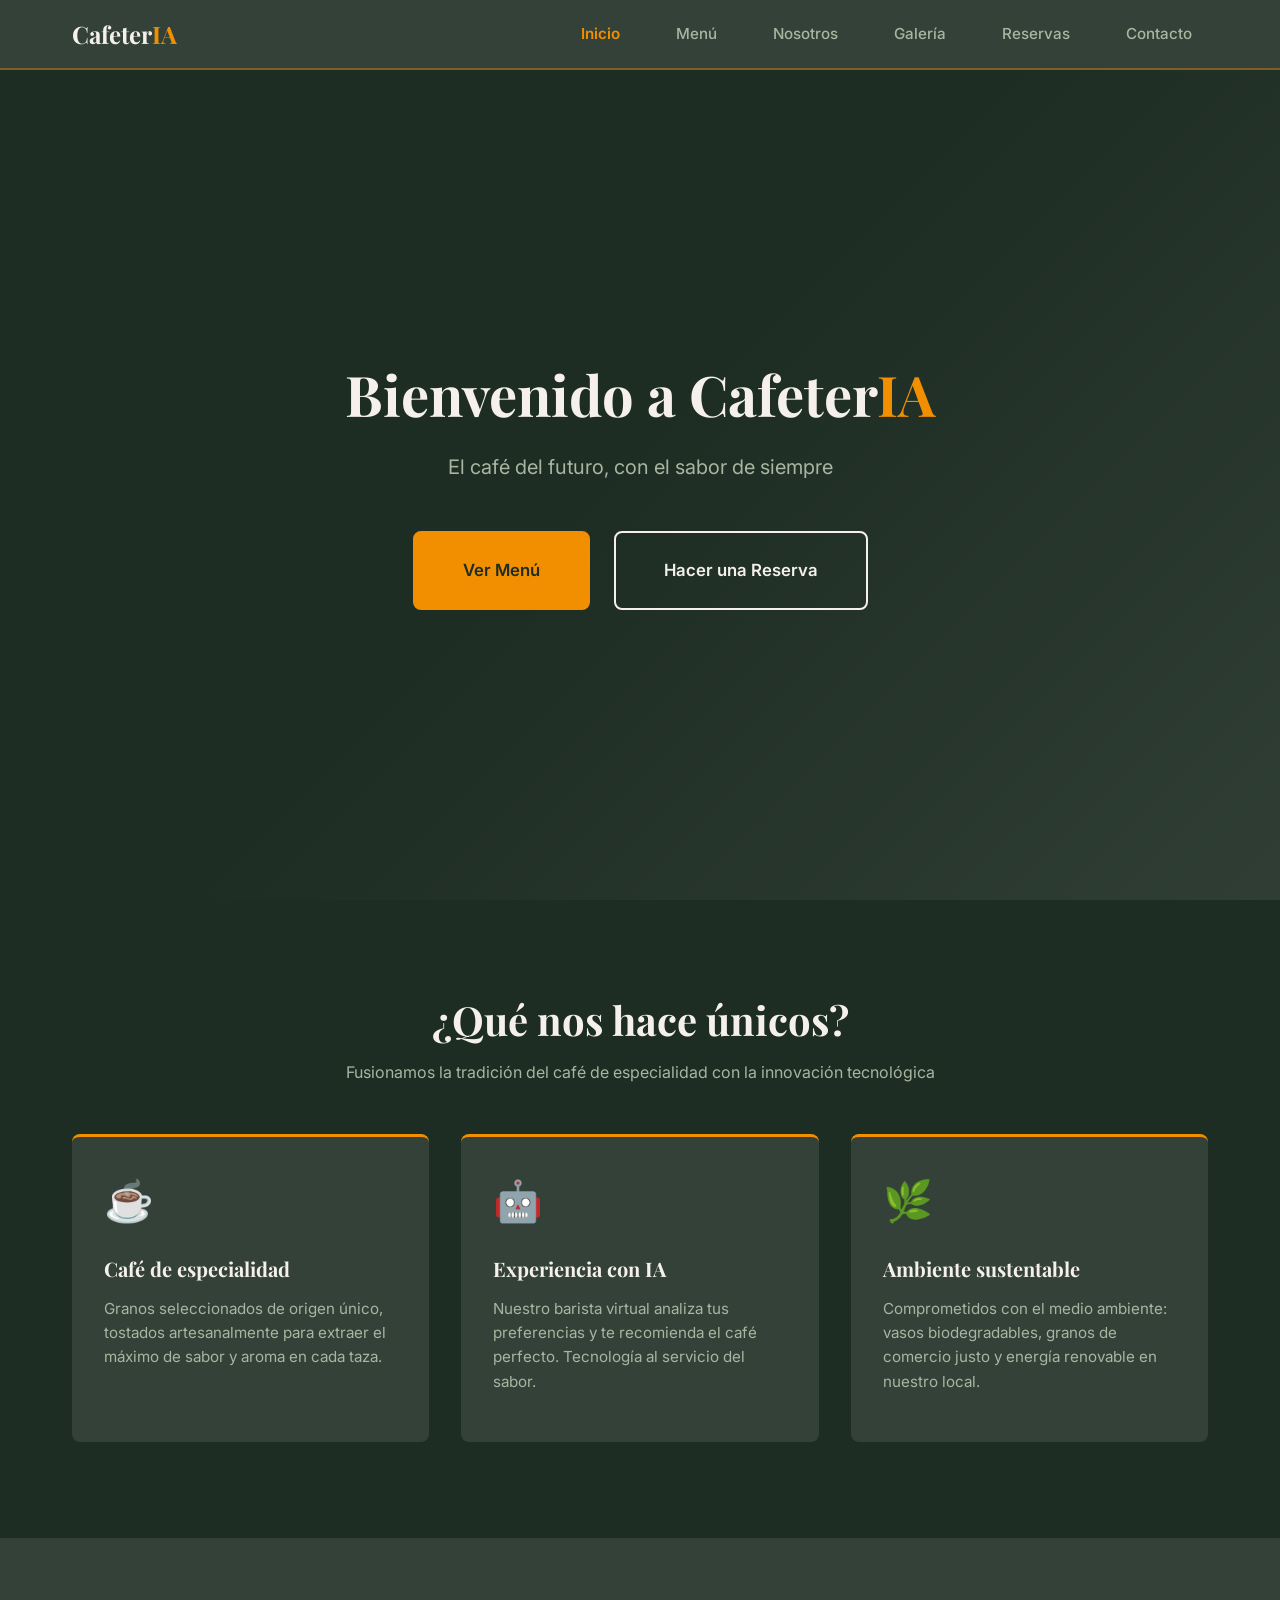
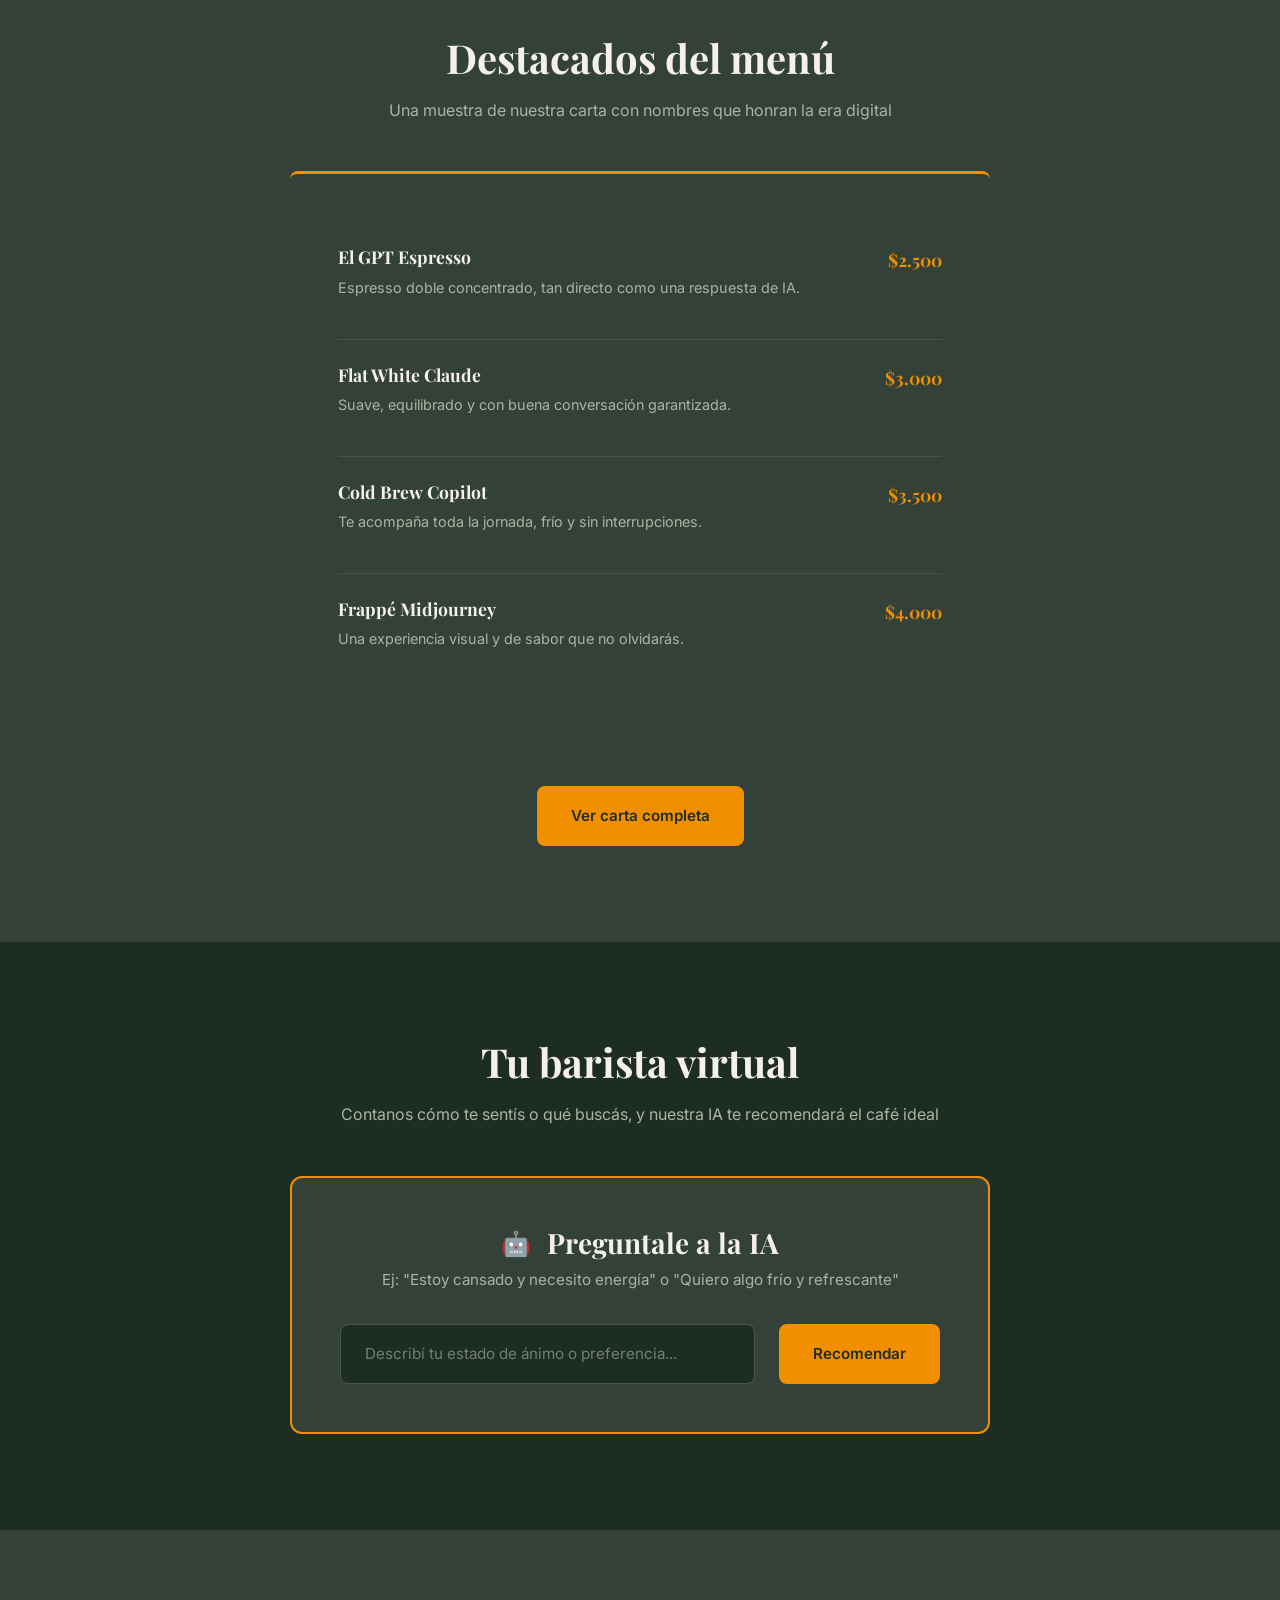
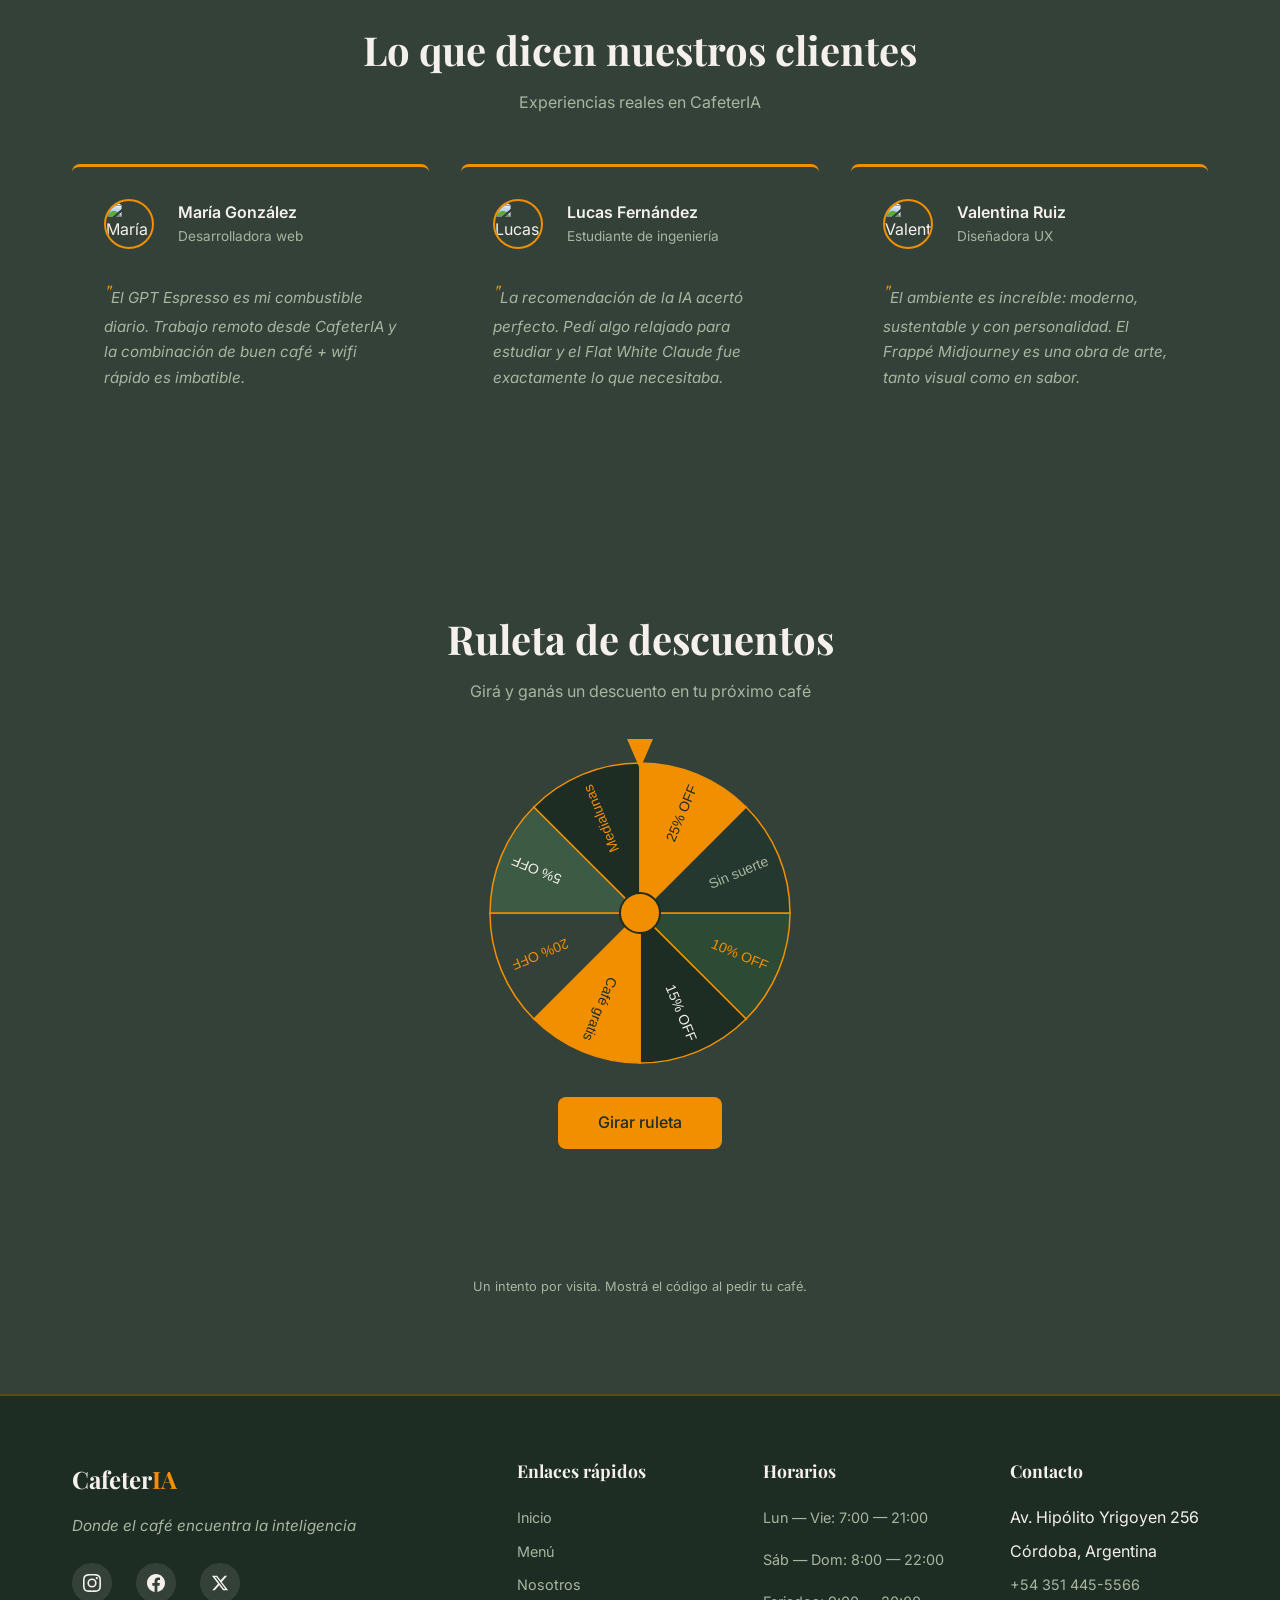
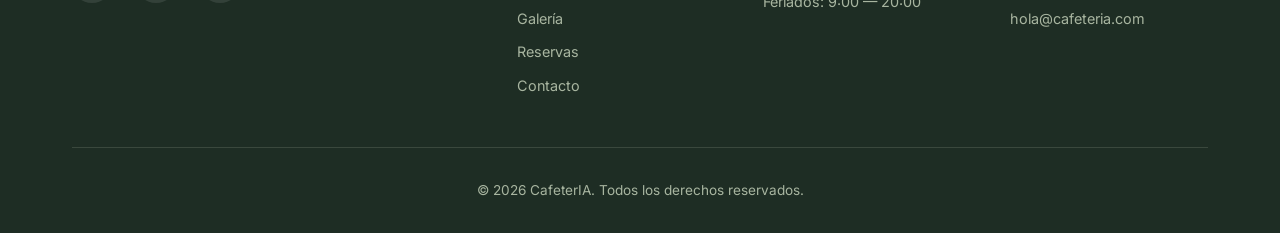
==== commit 7a03c695: "primer commit - cafeterIA" ====
--- a/index.html
+++ b/index.html
@@ -180,6 +180,23 @@
     </section>
   </main>
 
+  <!-- Ruleta -->
+   <section class="ruleta-section" id="ruleta">
+  <div class="container">
+    <h2 class="section-title">Ruleta de descuentos</h2>
+    <p class="section-subtitle">Girá y ganás un descuento en tu próximo café</p>
+    <div class="ruleta-wrapper">
+      <div class="ruleta-canvas-wrap">
+        <div class="ruleta-puntero"></div>
+        <canvas id="ruletaCanvas" width="320" height="320"></canvas>
+      </div>
+      <button class="btn-girar" id="girarBtn" onclick="girarRuleta()">Girar ruleta</button>
+      <div class="ruleta-resultado" id="resultado"></div>
+      <p class="ruleta-aviso">Un intento por visita. Mostrá el código al pedir tu café.</p>
+    </div>
+  </div>
+</section>
+
   <!-- Footer -->
   <footer class="footer">
     <div class="footer__container">
@@ -236,5 +253,6 @@
 
   <script src="js/main.js"></script>
   <script src="js/ai-barista.js"></script>
+  <script src="js/ruleta.js"></script>
 </body>
 </html>
--- a/css/main.css
+++ b/css/main.css
@@ -495,6 +495,99 @@
   opacity: 1;
 }
 
+.ruleta-section {
+  padding: 5rem 0;
+  background: #334139;
+  text-align: center;
+}
+
+.ruleta-wrapper {
+  display: flex;
+  flex-direction: column;
+  align-items: center;
+  gap: 1.5rem;
+}
+
+.ruleta-canvas-wrap {
+  position: relative;
+  display: inline-block;
+}
+
+.ruleta-puntero {
+  position: absolute;
+  top: -14px;
+  left: 50%;
+  transform: translateX(-50%);
+  width: 0;
+  height: 0;
+  border-left: 13px solid transparent;
+  border-right: 13px solid transparent;
+  border-top: 30px solid #F18F01;
+  z-index: 10;
+}
+
+.btn-girar {
+  background: #F18F01;
+  color: #1E2D24;
+  border: none;
+  border-radius: 8px;
+  padding: 0.85rem 2.5rem;
+  font-size: 1rem;
+  font-weight: 500;
+  cursor: pointer;
+  transition: opacity 0.3s ease;
+}
+.btn-girar:hover {
+  opacity: 0.85;
+}
+.btn-girar:disabled {
+  opacity: 0.4;
+  cursor: not-allowed;
+}
+
+.ruleta-resultado {
+  min-height: 80px;
+}
+
+.result-card {
+  background: #334139;
+  border: 2px solid #F18F01;
+  border-radius: 12px;
+  padding: 1rem 2rem;
+  display: inline-block;
+}
+
+.result-premio {
+  color: #F18F01;
+  font-size: 1.4rem;
+  font-weight: 500;
+  margin: 0 0 0.25rem;
+}
+.result-premio.sinsuerte {
+  color: #A8B5A0;
+}
+
+.result-desc {
+  color: #F5F0EB;
+  font-size: 0.9rem;
+  margin: 0 0 0.5rem;
+}
+
+.result-codigo {
+  background: #1E2D24;
+  color: #F18F01;
+  font-family: monospace;
+  font-size: 0.85rem;
+  border-radius: 6px;
+  padding: 4px 12px;
+  letter-spacing: 1px;
+}
+
+.ruleta-aviso {
+  color: #A8B5A0;
+  font-size: 0.8rem;
+}
+
 .hero {
   position: relative;
   min-height: auto;
